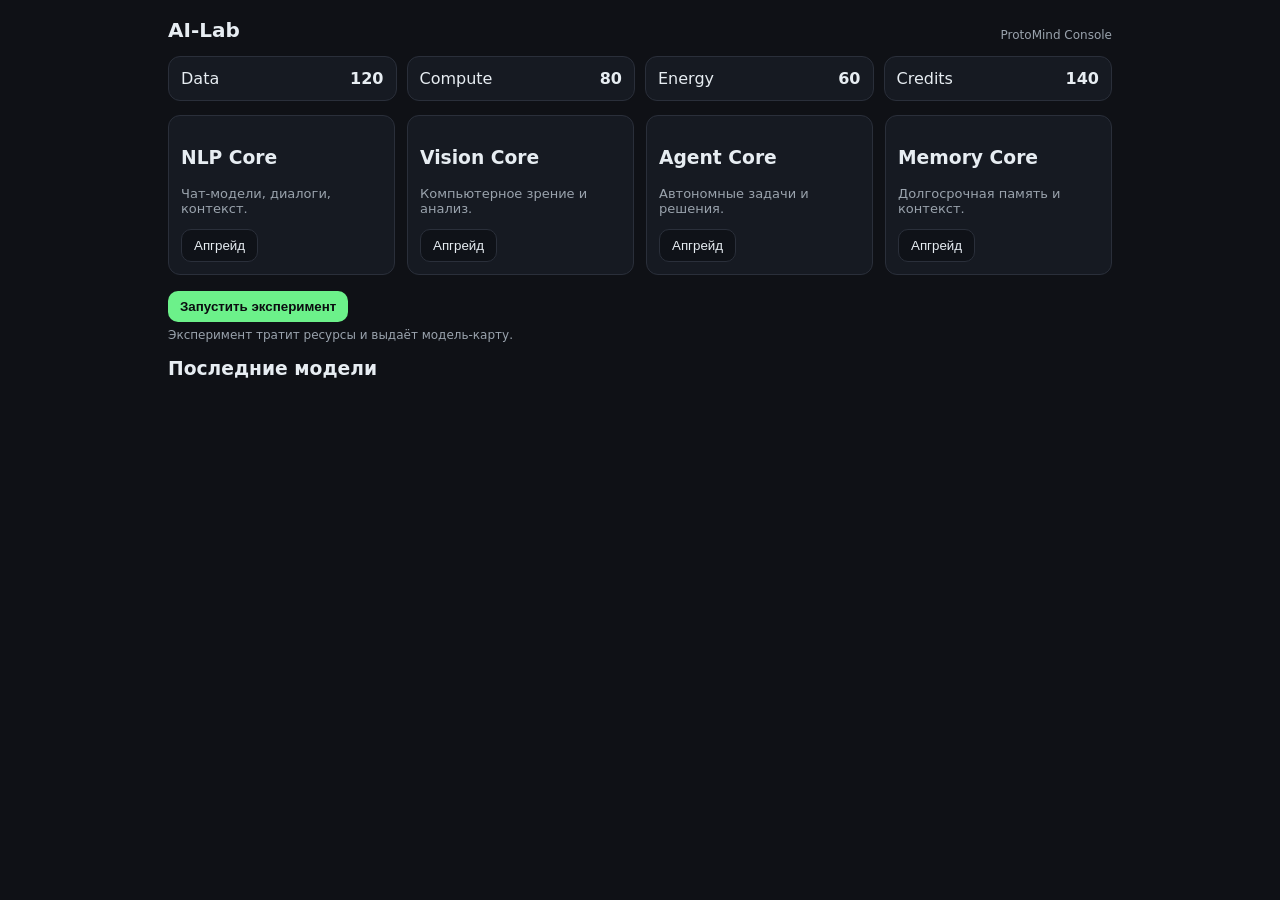
==== docs/ai-lab/index.html @ 4dc56b7b "Add AI-Lab mini-app prototype" ====
<!doctype html>
<html lang="ru">
<head>
  <meta charset="UTF-8" />
  <meta name="viewport" content="width=device-width, initial-scale=1" />
  <title>AI‑Lab</title>
  <link rel="stylesheet" href="style.css" />
  <script src="https://telegram.org/js/telegram-web-app.js"></script>
</head>
<body>
  <div class="app">
    <header class="topbar">
      <div class="logo">AI‑Lab</div>
      <div class="sub">ProtoMind Console</div>
    </header>

    <section class="resources">
      <div class="res"><span>Data</span><b id="data">120</b></div>
      <div class="res"><span>Compute</span><b id="compute">80</b></div>
      <div class="res"><span>Energy</span><b id="energy">60</b></div>
      <div class="res"><span>Credits</span><b id="credits">140</b></div>
    </section>

    <section class="lab">
      <div class="card">
        <h3>NLP Core</h3>
        <p>Чат‑модели, диалоги, контекст.</p>
        <button data-module="nlp">Апгрейд</button>
      </div>
      <div class="card">
        <h3>Vision Core</h3>
        <p>Компьютерное зрение и анализ.</p>
        <button data-module="vision">Апгрейд</button>
      </div>
      <div class="card">
        <h3>Agent Core</h3>
        <p>Автономные задачи и решения.</p>
        <button data-module="agent">Апгрейд</button>
      </div>
      <div class="card">
        <h3>Memory Core</h3>
        <p>Долгосрочная память и контекст.</p>
        <button data-module="memory">Апгрейд</button>
      </div>
    </section>

    <section class="actions">
      <button id="runBtn" class="primary">Запустить эксперимент</button>
      <div class="hint">Эксперимент тратит ресурсы и выдаёт модель‑карту.</div>
    </section>

    <section class="models">
      <h3>Последние модели</h3>
      <div id="modelList" class="model-list"></div>
    </section>
  </div>

  <script src="app.js"></script>
</body>
</html>
---- docs/ai-lab/style.css ----
:root{--bg:#0f1116;--card:#161a22;--text:#e7edf2;--muted:#9aa3ad;--accent:#6cf18a;--border:#2a2f3a}
*{box-sizing:border-box}body{margin:0;font-family:Inter,system-ui,-apple-system,sans-serif;background:var(--bg);color:var(--text)}
.app{max-width:980px;margin:0 auto;padding:18px}
.topbar{display:flex;justify-content:space-between;align-items:end;margin-bottom:14px}
.logo{font-weight:700;font-size:20px}
.sub{color:var(--muted);font-size:12px}
.resources{display:grid;grid-template-columns:repeat(auto-fit,minmax(150px,1fr));gap:10px;margin-bottom:14px}
.res{background:var(--card);border:1px solid var(--border);border-radius:12px;padding:12px;display:flex;justify-content:space-between}
.lab{display:grid;grid-template-columns:repeat(auto-fit,minmax(200px,1fr));gap:12px}
.card{background:var(--card);border:1px solid var(--border);border-radius:12px;padding:12px}
.card p{color:var(--muted);font-size:13px}
button{background:#0f1218;color:var(--text);border:1px solid var(--border);padding:8px 12px;border-radius:10px;cursor:pointer}
.primary{background:var(--accent);color:#0b0d10;border:none;font-weight:700}
.actions{margin:16px 0}
.hint{color:var(--muted);font-size:12px;margin-top:6px}
.models h3{margin:10px 0}
.model-list{display:grid;grid-template-columns:repeat(auto-fit,minmax(180px,1fr));gap:10px}
.model{background:#0f1218;border:1px solid var(--border);border-radius:10px;padding:10px}
.tag{display:inline-block;font-size:11px;color:#0b0d10;background:var(--accent);padding:2px 6px;border-radius:999px;margin-bottom:6px}
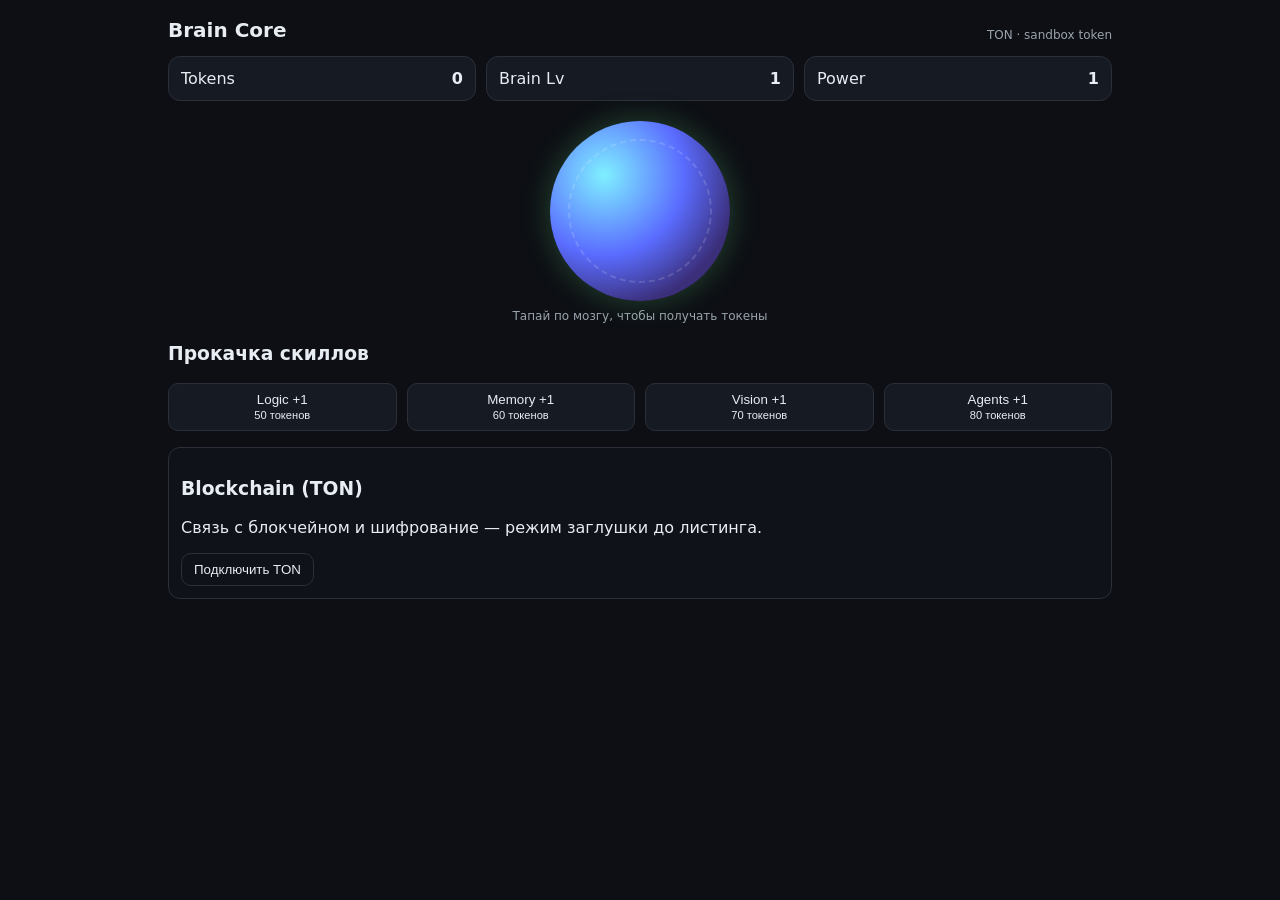
==== commit 71639a2f: "AI-Lab: brain tap core" ====
--- a/docs/ai-lab/index.html
+++ b/docs/ai-lab/index.html
@@ -3,55 +3,42 @@
 <head>
   <meta charset="UTF-8" />
   <meta name="viewport" content="width=device-width, initial-scale=1" />
-  <title>AI‑Lab</title>
+  <title>Brain Core</title>
   <link rel="stylesheet" href="style.css" />
   <script src="https://telegram.org/js/telegram-web-app.js"></script>
 </head>
 <body>
   <div class="app">
     <header class="topbar">
-      <div class="logo">AI‑Lab</div>
-      <div class="sub">ProtoMind Console</div>
+      <div class="logo">Brain Core</div>
+      <div class="sub">TON · sandbox token</div>
     </header>
 
-    <section class="resources">
-      <div class="res"><span>Data</span><b id="data">120</b></div>
-      <div class="res"><span>Compute</span><b id="compute">80</b></div>
-      <div class="res"><span>Energy</span><b id="energy">60</b></div>
-      <div class="res"><span>Credits</span><b id="credits">140</b></div>
+    <section class="stats">
+      <div class="res"><span>Tokens</span><b id="tokens">0</b></div>
+      <div class="res"><span>Brain Lv</span><b id="brainLvl">1</b></div>
+      <div class="res"><span>Power</span><b id="power">1</b></div>
     </section>
 
-    <section class="lab">
-      <div class="card">
-        <h3>NLP Core</h3>
-        <p>Чат‑модели, диалоги, контекст.</p>
-        <button data-module="nlp">Апгрейд</button>
-      </div>
-      <div class="card">
-        <h3>Vision Core</h3>
-        <p>Компьютерное зрение и анализ.</p>
-        <button data-module="vision">Апгрейд</button>
-      </div>
-      <div class="card">
-        <h3>Agent Core</h3>
-        <p>Автономные задачи и решения.</p>
-        <button data-module="agent">Апгрейд</button>
-      </div>
-      <div class="card">
-        <h3>Memory Core</h3>
-        <p>Долгосрочная память и контекст.</p>
-        <button data-module="memory">Апгрейд</button>
+    <section class="center">
+      <div id="brain" class="brain"></div>
+      <div class="hint">Тапай по мозгу, чтобы получать токены</div>
+    </section>
+
+    <section class="skills">
+      <h3>Прокачка скиллов</h3>
+      <div class="grid">
+        <button class="skill" data-skill="logic">Logic +1<br><small>50 токенов</small></button>
+        <button class="skill" data-skill="memory">Memory +1<br><small>60 токенов</small></button>
+        <button class="skill" data-skill="vision">Vision +1<br><small>70 токенов</small></button>
+        <button class="skill" data-skill="agents">Agents +1<br><small>80 токенов</small></button>
       </div>
     </section>
 
-    <section class="actions">
-      <button id="runBtn" class="primary">Запустить эксперимент</button>
-      <div class="hint">Эксперимент тратит ресурсы и выдаёт модель‑карту.</div>
-    </section>
-
-    <section class="models">
-      <h3>Последние модели</h3>
-      <div id="modelList" class="model-list"></div>
+    <section class="blockchain">
+      <h3>Blockchain (TON)</h3>
+      <p>Связь с блокчейном и шифрование — режим заглушки до листинга.</p>
+      <button id="linkBtn" class="ghost">Подключить TON</button>
     </section>
   </div>
 
--- a/docs/ai-lab/style.css
+++ b/docs/ai-lab/style.css
@@ -1,19 +1,18 @@
-:root{--bg:#0f1116;--card:#161a22;--text:#e7edf2;--muted:#9aa3ad;--accent:#6cf18a;--border:#2a2f3a}
+:root{--bg:#0d0f14;--card:#161a22;--text:#e7edf2;--muted:#9aa3ad;--accent:#6cf18a;--border:#2a2f3a}
 *{box-sizing:border-box}body{margin:0;font-family:Inter,system-ui,-apple-system,sans-serif;background:var(--bg);color:var(--text)}
 .app{max-width:980px;margin:0 auto;padding:18px}
 .topbar{display:flex;justify-content:space-between;align-items:end;margin-bottom:14px}
 .logo{font-weight:700;font-size:20px}
 .sub{color:var(--muted);font-size:12px}
-.resources{display:grid;grid-template-columns:repeat(auto-fit,minmax(150px,1fr));gap:10px;margin-bottom:14px}
+.stats{display:grid;grid-template-columns:repeat(auto-fit,minmax(150px,1fr));gap:10px;margin-bottom:16px}
 .res{background:var(--card);border:1px solid var(--border);border-radius:12px;padding:12px;display:flex;justify-content:space-between}
-.lab{display:grid;grid-template-columns:repeat(auto-fit,minmax(200px,1fr));gap:12px}
-.card{background:var(--card);border:1px solid var(--border);border-radius:12px;padding:12px}
-.card p{color:var(--muted);font-size:13px}
+.center{display:flex;flex-direction:column;align-items:center;gap:8px;margin:20px 0}
+.brain{width:180px;height:180px;border-radius:50%;background:radial-gradient(circle at 30% 30%, #7ff0ff, #5a6cff 45%, #3b2f7a 75%);box-shadow:0 0 30px rgba(108,241,138,.25);cursor:pointer;position:relative}
+.brain::after{content:"";position:absolute;inset:18px;border-radius:50%;border:2px dashed rgba(255,255,255,.15)}
+.hint{color:var(--muted);font-size:12px}
+.skills{margin-top:10px}
+.grid{display:grid;grid-template-columns:repeat(auto-fit,minmax(160px,1fr));gap:10px}
 button{background:#0f1218;color:var(--text);border:1px solid var(--border);padding:8px 12px;border-radius:10px;cursor:pointer}
-.primary{background:var(--accent);color:#0b0d10;border:none;font-weight:700}
-.actions{margin:16px 0}
-.hint{color:var(--muted);font-size:12px;margin-top:6px}
-.models h3{margin:10px 0}
-.model-list{display:grid;grid-template-columns:repeat(auto-fit,minmax(180px,1fr));gap:10px}
-.model{background:#0f1218;border:1px solid var(--border);border-radius:10px;padding:10px}
-.tag{display:inline-block;font-size:11px;color:#0b0d10;background:var(--accent);padding:2px 6px;border-radius:999px;margin-bottom:6px}
+.skill{background:var(--card)}
+.blockchain{margin-top:16px;background:#0f1218;border:1px solid var(--border);border-radius:12px;padding:12px}
+.ghost{background:transparent;border:1px solid var(--border)}
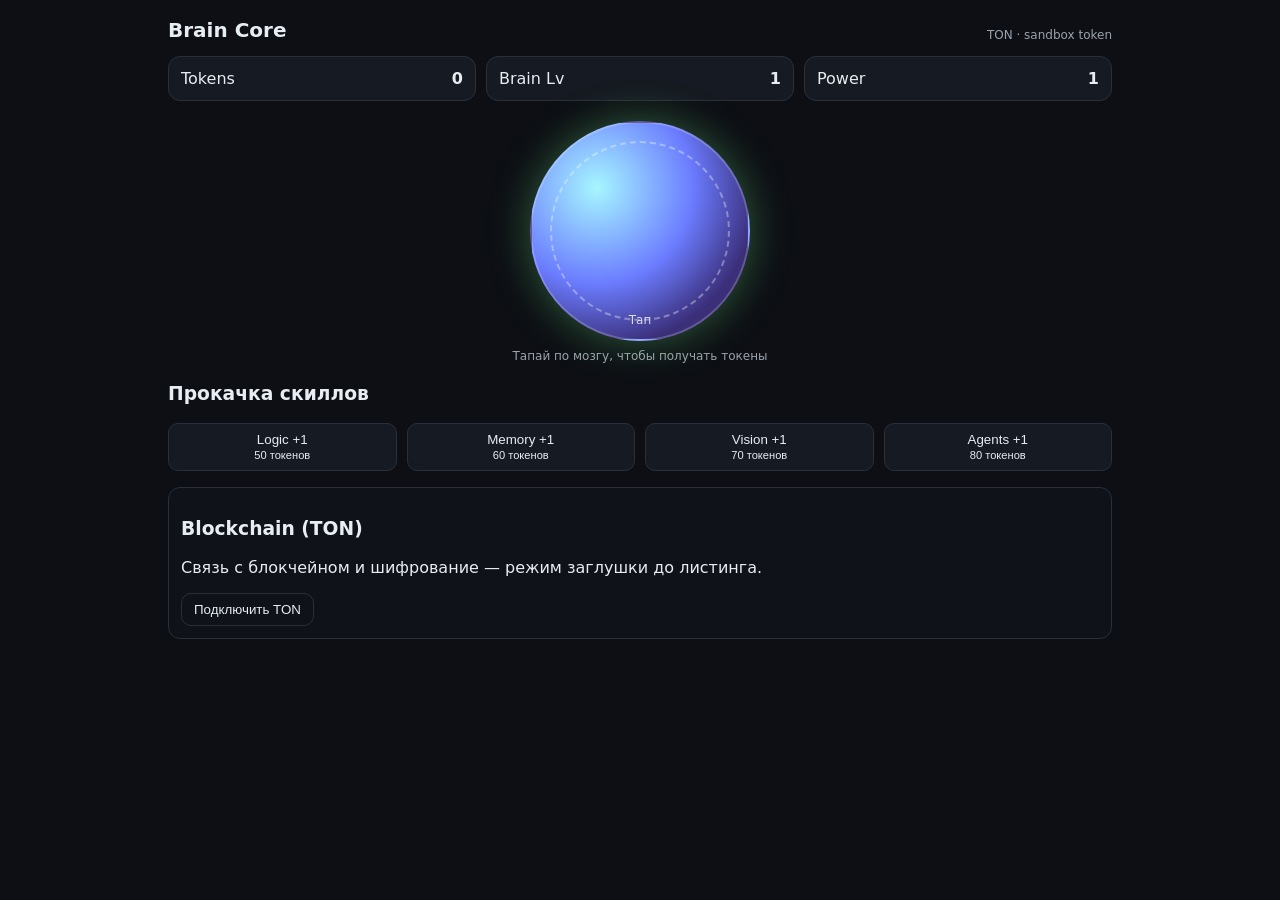
==== commit 409f6655: "AI-Lab: make brain visible" ====
--- a/docs/ai-lab/index.html
+++ b/docs/ai-lab/index.html
@@ -21,7 +21,7 @@
     </section>
 
     <section class="center">
-      <div id="brain" class="brain"></div>
+      <div id="brain" class="brain" aria-label="Brain"></div>
       <div class="hint">Тапай по мозгу, чтобы получать токены</div>
     </section>
 
--- a/docs/ai-lab/style.css
+++ b/docs/ai-lab/style.css
@@ -7,8 +7,9 @@
 .stats{display:grid;grid-template-columns:repeat(auto-fit,minmax(150px,1fr));gap:10px;margin-bottom:16px}
 .res{background:var(--card);border:1px solid var(--border);border-radius:12px;padding:12px;display:flex;justify-content:space-between}
 .center{display:flex;flex-direction:column;align-items:center;gap:8px;margin:20px 0}
-.brain{width:180px;height:180px;border-radius:50%;background:radial-gradient(circle at 30% 30%, #7ff0ff, #5a6cff 45%, #3b2f7a 75%);box-shadow:0 0 30px rgba(108,241,138,.25);cursor:pointer;position:relative}
-.brain::after{content:"";position:absolute;inset:18px;border-radius:50%;border:2px dashed rgba(255,255,255,.15)}
+.brain{width:220px;height:220px;border-radius:50%;background:radial-gradient(circle at 30% 30%, #a6f6ff, #6b7cff 45%, #3b2f7a 75%);box-shadow:0 0 40px rgba(108,241,138,.35);cursor:pointer;position:relative;border:2px solid rgba(255,255,255,.2)}
+.brain::after{content:"";position:absolute;inset:18px;border-radius:50%;border:2px dashed rgba(255,255,255,.35)}
+.brain::before{content:"Тап";position:absolute;inset:auto 0 12px 0;text-align:center;font-size:12px;color:#fff;opacity:.8}
 .hint{color:var(--muted);font-size:12px}
 .skills{margin-top:10px}
 .grid{display:grid;grid-template-columns:repeat(auto-fit,minmax(160px,1fr));gap:10px}
